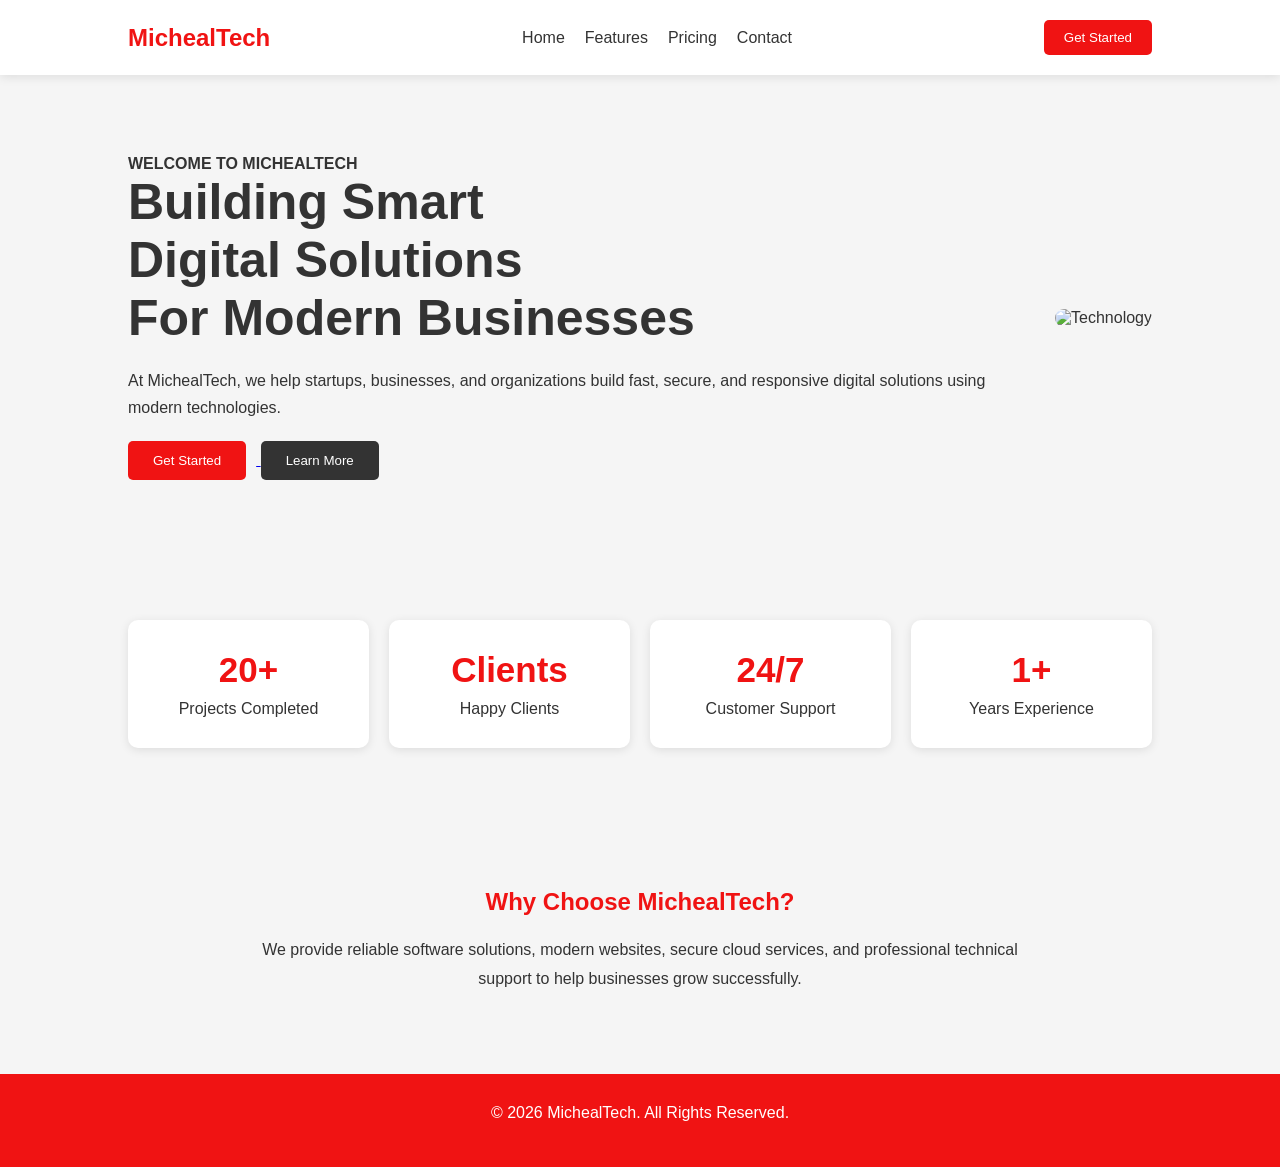
==== index.html @ 5bfc8a73 "Rename home.html to index.html" ====
<!DOCTYPE html>
<html lang="en">
<head>
    <meta charset="UTF-8">
    <meta name="viewport" content="width=device-width, initial-scale=1.0">
    <title>MichealTech | Home</title>

    <link rel="stylesheet" href="style.css">
    <link rel="icon" href="./image/micheal0404.jpeg">
</head>

<body>

<!-- ================= NAVBAR ================= -->

<nav class="navbar">

    <h2 class="logo">MichealTech</h2>

    <ul class="nav-links">
        <li><a href="./index.html">Home</a></li>
        <li><a href="ourfeatures.html">Features</a></li>
        <li><a href="price.html">Pricing</a></li>
        <li><a href="contact.html">Contact</a></li>
    </ul>

    <a href="contact.html">
        <button class="nav-btn">
            Get Started
        </button>
    </a>

</nav>



<!-- ================= HERO SECTION ================= -->

<section class="hero">

<div class="hero-text">

<h4>WELCOME TO MICHEALTECH</h4>

<h1>
Building Smart <br>
Digital Solutions <br>
For Modern Businesses
</h1>

<p>

At MichealTech, we help startups, businesses,
and organizations build fast, secure, and responsive
digital solutions using modern technologies.

</p>

<div class="hero-buttons">

<a href="contact.html">
<button>
Get Started
</button>
</a>

<a href="ourfeatures.html">
<button class="learn-btn">
    Learn More
</button>
</a>

</div>

</div>



<div class="hero-image">

<img src="https://images.unsplash.com/photo-1519389950473-47ba0277781c?w=800"
alt="Technology">

</div>

</section>



<!-- ================= COMPANY STATS ================= -->

<section class="stats">

<div class="stat-box">

<h2>20+</h2>

<p>Projects Completed</p>

</div>


<div class="stat-box">

<h2>Clients</h2>

<p>Happy Clients</p>

</div>


<div class="stat-box">

<h2>24/7</h2>

<p>Customer Support</p>

</div>


<div class="stat-box">

<h2>1+</h2>

<p>Years Experience</p>

</div>

</section>



<!-- ================= WHY CHOOSE US ================= -->

<section class="why-us">

<h2>Why Choose MichealTech?</h2>

<p>

We provide reliable software solutions,
modern websites,
secure cloud services,
and professional technical support
to help businesses grow successfully.

</p>

</section>



<!-- ================= FOOTER ================= -->

<footer>

<p>

© 2026 MichealTech.
All Rights Reserved.

</p>

</footer>

</body>
</html>
---- style.css ----
* {
  margin: 0;
  padding: 0;
  box-sizing: border-box;
  font-family: Arial, sans-serif;
}

body {
  background: #f5f5f5;
  color: #333;
}

/* Navbar */
.navbar {
  display: flex;
  justify-content: space-between;
  align-items: center;
  padding: 20px 10%;
  background: white;
  box-shadow: 0 2px 10px rgba(0,0,0,0.1);
}

.logo {
  color: #f01313;
}

.nav-links {
  display: flex;
  list-style: none;
  gap: 20px;
}

.nav-links a {
  text-decoration: none;
  color: #333;
  transition: 0.3s;
}

.nav-links a:hover {
  color: #f01313;
}

.nav-btn {
  padding: 10px 20px;
  border: none;
  background: #f01313;
  color: white;
  border-radius: 5px;
  cursor: pointer;
  transition: 0.3s;
}

.nav-btn:hover {
  background: #f01313;
}

/* Hero */
.hero {
  display: flex;
  justify-content: space-between;
  align-items: center;
  padding: 80px 10%;
  gap: 40px;
}

.hero-text {
  flex: 1;
}

.hero-text h1 {
  font-size: 50px;
  margin-bottom: 20px;
}

.hero-text p {
  margin-bottom: 20px;
  line-height: 1.7;
}

.hero-buttons button {
  padding: 12px 25px;
  border: none;
  border-radius: 5px;
  margin-right: 10px;
  cursor: pointer;
  background: #f01313;
  color: white;
  transition: 0.3s;
}

.hero-buttons button:hover {
  background: #f01313;
}

.learn-btn {
  background: #333 !important;
}

.hero-image img {
  width: 100%;
  max-width: 500px;
  border-radius: 10px;
}

/* Features */
.features {
  padding: 80px 10%;
  text-align: center;
}

.feature-grid {
  display: grid;
  grid-template-columns: repeat(4, 1fr);
  gap: 20px;
  margin-top: 40px;
}

.feature-card {
  background: white;
  padding: 30px;
  border-radius: 10px;
  box-shadow: 0 2px 10px rgba(0,0,0,0.1);
  transition: 0.3s;
}

.feature-card:hover {
  transform: translateY(-5px);
}

/* About */
.about {
  display: flex;
  align-items: center;
  gap: 40px;
  padding: 80px 10%;
}

.about-image img {
  width: 100%;
  max-width: 500px;
  border-radius: 10px;
 }

.about-text p {
  margin-top: 20px;
  line-height: 1.7;
}

/* Pricing */
.pricing {
  padding: 80px 10%;
  text-align: center;
}

.pricing-grid {
  display: grid;
  grid-template-columns: repeat(3, 1fr);
  gap: 20px;
  margin-top: 40px;
}

.price-card {
  background: white;
  padding: 40px;
  border-radius: 10px;
  box-shadow: 0 2px 10px rgba(0,0,0,0.1);
}

.price-card h1 {
  margin: 20px 0;
}

.price-card p {
  margin: 10px 0;
}

.price-card button {
  margin-top: 20px;
  padding: 10px 20px;
  border: none;
  background: #f01313;
  color: white;
  border-radius: 5px;
  cursor: pointer;
}

.popular {
  background: #f01313;
  color: white;
  transform: scale(1.05);
}

/* Testimonials */
.testimonials {
  padding: 80px 10%;
  text-align: center;
}

.testimonial-grid {
  display: grid;
  grid-template-columns: repeat(3, 1fr);
  gap: 20px;
  margin-top: 40px;
}

.testimonial-card {
  background: white;
  padding: 30px;
  border-radius: 10px;
  box-shadow: 0 2px 10px rgba(0,0,0,0.1);
}

/* Contact */
.contact {
  padding: 80px 10%;
  text-align: center;
}

form {
  display: flex;
  flex-direction: column;
  gap: 20px;
  max-width: 500px;
  margin: auto;
}

input,
textarea {
  padding: 15px;
  border: 1px solid #ccc;
  border-radius: 5px;
}

textarea {
  height: 120px;
}

form button {
  padding: 15px;
  border: none;
  background: #f01313;
  color: white;
  border-radius: 5px;
  cursor: pointer;
}

/* Footer */
footer {
  
  color: #f01313;
  text-align: center;
  padding: 30px;
}

.social-links {
  margin-top: 10px;
}

.social-links a {
  text-decoration: none;
  color: #f01313;
  transition: 0.3s;
  text-shadow: #f01313; 
}



/* Responsive Design */
@media (max-width: 768px) {

  .navbar {
    flex-direction: column;
    gap: 20px;
  }

  .hero {
    flex-direction: column;
    text-align: center;
  }

  .about {
    flex-direction: column;
    text-align: center;
  }

  .feature-grid,
  .pricing-grid,
  .testimonial-grid {
    grid-template-columns: 1fr;
  }

  .hero-text h1 {
    font-size: 35px;
  }
}

/* ================= ACTIVE NAVIGATION ================= */

.nav-links a.active {
    color: #f01313;
    font-weight: bold;
    border-bottom: 2px solid #f01313;
    padding-bottom: 5px;
}

/* ================= STATS SECTION ================= */

.stats {
    display: grid;
    grid-template-columns: repeat(4,1fr);
    gap: 20px;
    padding: 60px 10%;
    text-align: center;
}

.stat-box {
    background: white;
    padding: 30px;
    border-radius: 10px;
    box-shadow: 0 2px 10px rgba(0,0,0,.1);
    transition: .3s;
}

.stat-box:hover {
    transform: translateY(-8px);
}

.stat-box h2 {
    color: #f01313;
    font-size: 35px;
}

.stat-box p {
    margin-top: 10px;
}

/* ================= WHY US SECTION ================= */

.why-us {
    padding: 80px 10%;
    text-align: center;
}

.why-us h2 {
    margin-bottom: 20px;
    color: #f01313;
}

.why-us p {
    max-width: 800px;
    margin: auto;
    line-height: 1.8;
}

/* ================= CONTACT PAGE ================= */

.contact h1 {
    margin-bottom: 20px;
    color: #f01313;
}

.contact p {
    margin-bottom: 30px;
}

.contact input,
.contact textarea {
    width: 100%;
}

.contact button:hover {
    background: #b80f0f;
}

/* ================= CARD HOVER EFFECT ================= */

.feature-card,
.price-card,
.testimonial-card {
    transition: .4s;
}

.feature-card:hover,
.price-card:hover,
.testimonial-card:hover {
    transform: translateY(-8px);
    box-shadow: 0 10px 20px rgba(0,0,0,.2);
}

/* ================= BUTTON HOVER ================= */

.hero-buttons button:hover,
.nav-btn:hover,
.price-card button:hover,
form button:hover {
    transform: scale(1.05);
}

/* ================= FOOTER ================= */

footer {
    background: #f01313;
    color: white;
    text-align: center;
    padding: 30px;
}

footer p {
    margin-bottom: 15px;
}

.social-links a {
    color: white;
    text-decoration: none;
    margin: 0 10px;
    transition: .3s;
}

.social-links a:hover {
    color: #f01313;
}

/* ================= RESPONSIVE ================= */

@media (max-width:768px){

    .stats{
        grid-template-columns:1fr;
    }

    .navbar{
        flex-direction:column;
    }

    .hero{
        flex-direction:column;
        text-align:center;
    }

    .about{
        flex-direction:column;
        text-align:center;
    }

    .feature-grid,
    .pricing-grid,
    .testimonial-grid{
        grid-template-columns:1fr;
    }
}
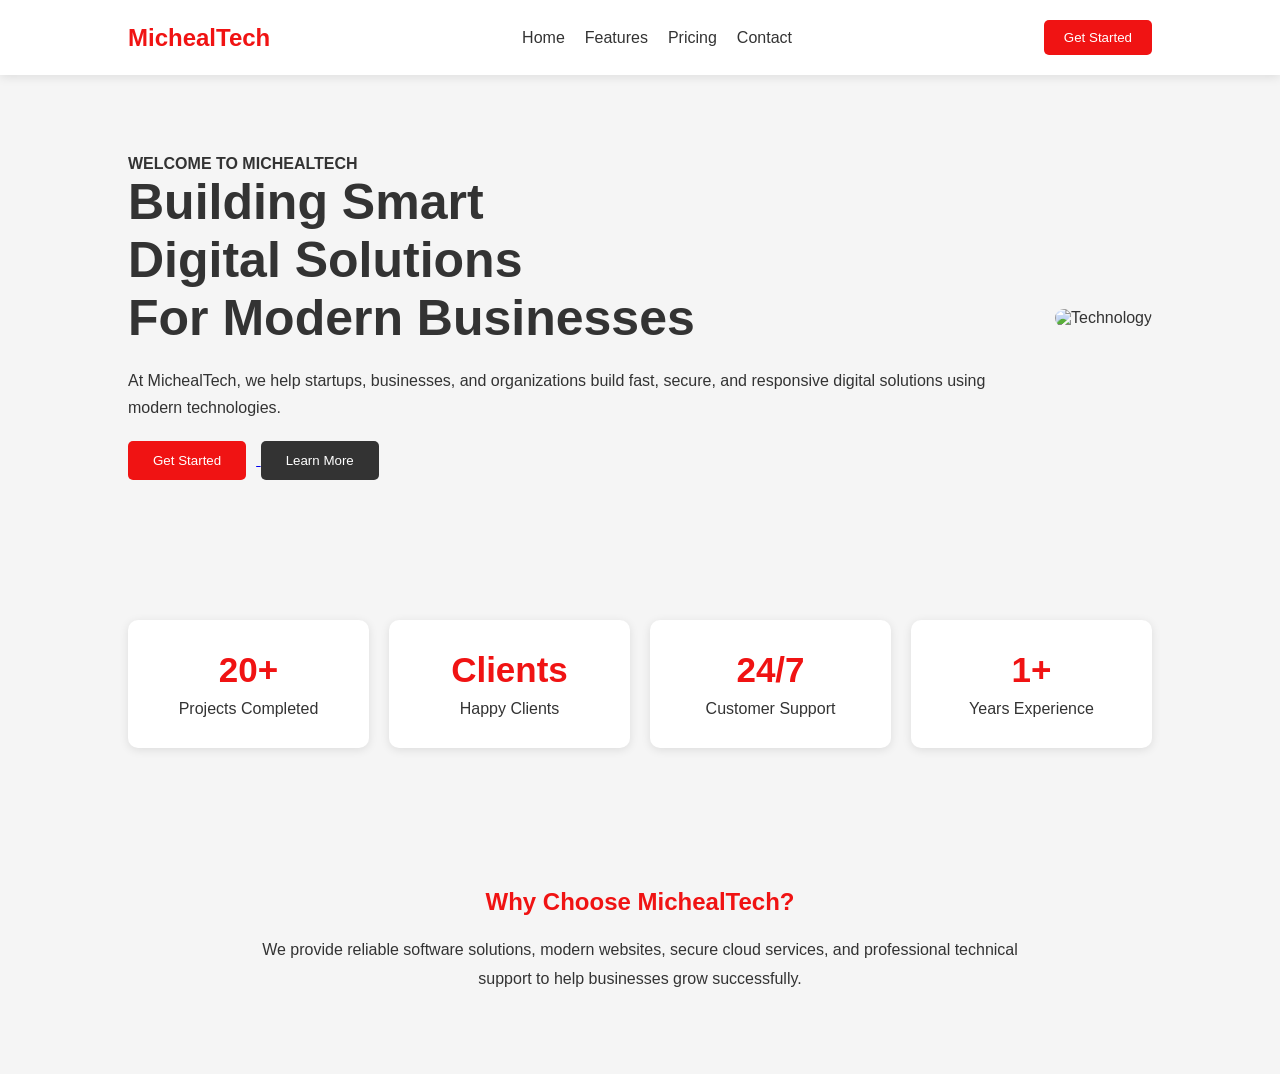
==== commit 31795f87: "Delete footer section from index.html Removed footer section from the HTML file." ====
--- a/index.html
+++ b/index.html
@@ -150,18 +150,7 @@
 
 
 
-<!-- ================= FOOTER ================= -->
 
-<footer>
-
-<p>
-
-© 2026 MichealTech.
-All Rights Reserved.
-
-</p>
-
-</footer>
 
 </body>
 </html>
